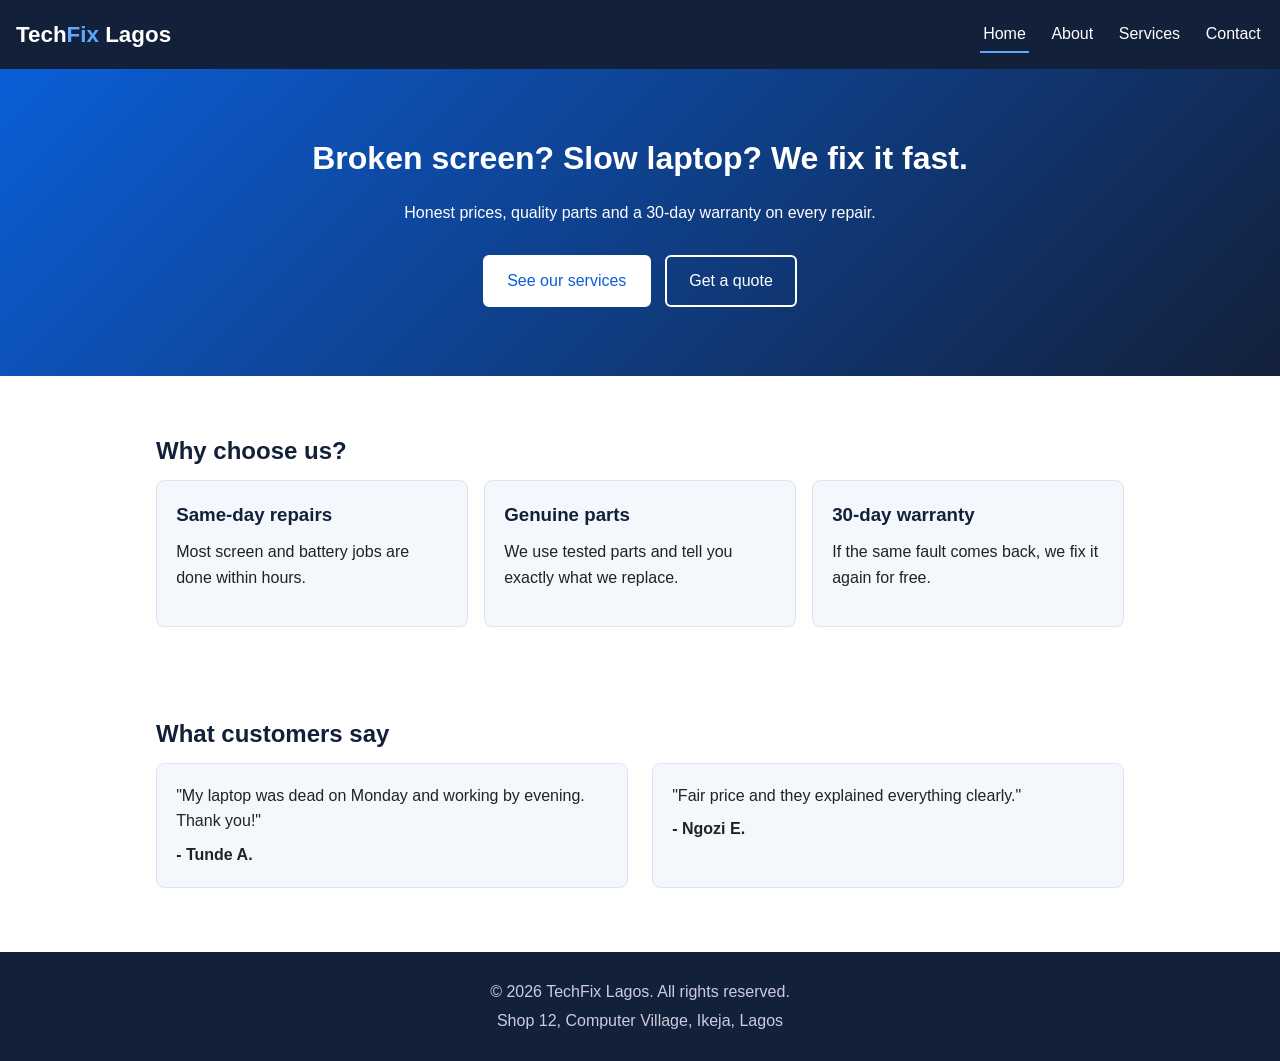
==== index.html @ 30d85966 "Add files via upload" ====
<!DOCTYPE html>
<html lang="en">
<head>
<meta charset="UTF-8">
<meta name="viewport" content="width=device-width, initial-scale=1">
<meta name="description" content="TechFix Lagos - fast, honest laptop and phone repairs.">
<title>Home | TechFix Lagos</title>
<link rel="stylesheet" href="style.css">
</head>
<body>
<header class="site-header">
  <a class="logo" href="index.html">Tech<span>Fix</span> Lagos</a>
  <button class="nav-toggle" id="navToggle" aria-label="Toggle menu" aria-expanded="false">&#9776;</button>
  <nav id="mainNav" aria-label="Main navigation">
    <a href="index.html" class="active" aria-current="page">Home</a>
    <a href="about.html" >About</a>
    <a href="services.html" >Services</a>
    <a href="contact.html" >Contact</a>
  </nav>
</header>
<main>
  <section class="hero">
    <h1>Broken screen? Slow laptop? We fix it fast.</h1>
    <p>Honest prices, quality parts and a 30-day warranty on every repair.</p>
    <a class="btn" href="services.html">See our services</a>
    <a class="btn btn-outline" href="contact.html">Get a quote</a>
  </section>

  <section class="container">
    <h2>Why choose us?</h2>
    <div class="grid">
      <article class="card"><h3>Same-day repairs</h3><p>Most screen and battery jobs are done within hours.</p></article>
      <article class="card"><h3>Genuine parts</h3><p>We use tested parts and tell you exactly what we replace.</p></article>
      <article class="card"><h3>30-day warranty</h3><p>If the same fault comes back, we fix it again for free.</p></article>
    </div>
  </section>

  <section class="container">
    <h2>What customers say</h2>
    <div class="flex-row">
      <blockquote class="card">"My laptop was dead on Monday and working by evening. Thank you!" <cite>- Tunde A.</cite></blockquote>
      <blockquote class="card">"Fair price and they explained everything clearly." <cite>- Ngozi E.</cite></blockquote>
    </div>
  </section>
</main>
<footer class="site-footer">
  <p>&copy; 2026 TechFix Lagos. All rights reserved.</p>
  <p>Shop 12, Computer Village, Ikeja, Lagos</p>
</footer>
<script src="script.js"></script>
</body>
</html>
---- style.css ----
:root { --blue:#0b5ed7; --dark:#13203a; --light:#f4f7fb; --text:#222; --red:#c62828; --green:#1b7f3b; }
* { box-sizing:border-box; margin:0; padding:0; }
body { font-family: Arial, Helvetica, sans-serif; color:var(--text); line-height:1.6; background:#fff; }
a { color:var(--blue); }
.container { max-width:1000px; margin:0 auto; padding:2rem 1rem; }
h1,h2,h3 { color:var(--dark); margin-bottom:.6rem; }
h2 { margin-top:1.5rem; }
p, ul { margin-bottom:1rem; }
ul { padding-left:1.2rem; }

/* Header (Flexbox) */
.site-header { display:flex; justify-content:space-between; align-items:center; padding:1rem; background:var(--dark); position:relative; }
.logo { color:#fff; font-size:1.4rem; font-weight:bold; text-decoration:none; }
.logo span { color:#5fa8ff; }
nav { display:flex; gap:1.2rem; }
nav a { color:#fff; text-decoration:none; padding:.3rem .2rem; border-bottom:2px solid transparent; }
nav a:hover, nav a.active { border-bottom-color:#5fa8ff; }
.nav-toggle { display:none; background:none; border:none; color:#fff; font-size:1.8rem; cursor:pointer; }

/* Hero */
.hero { text-align:center; padding:4rem 1rem; color:#fff; background:linear-gradient(135deg,var(--blue),var(--dark)); }
.hero h1 { color:#fff; font-size:2rem; max-width:700px; margin:0 auto 1rem; }
.hero p { margin-bottom:1.5rem; }

/* Buttons */
.btn { display:inline-block; background:var(--blue); color:#fff; border:2px solid var(--blue); padding:.7rem 1.4rem; border-radius:6px; text-decoration:none; font-size:1rem; cursor:pointer; margin:.3rem; }
.btn:hover { opacity:.9; }
.hero .btn { background:#fff; color:var(--blue); border-color:#fff; }
.hero .btn-outline { background:transparent; color:#fff; }

/* CSS Grid sections */
.grid { display:grid; grid-template-columns:repeat(3,1fr); gap:1rem; }
.card { background:var(--light); border-radius:8px; padding:1.2rem; border:1px solid #dde5f0; }
.price { font-weight:bold; color:var(--blue); margin-bottom:0; }

/* Flexbox sections */
.flex-row { display:flex; gap:1.5rem; flex-wrap:wrap; }
.flex-row > * { flex:1 1 300px; }
blockquote cite { display:block; margin-top:.5rem; font-style:normal; font-weight:bold; }

/* Filters */
.filters { margin:1rem 0 1.5rem; display:flex; gap:.5rem; flex-wrap:wrap; }
.filter-btn { padding:.5rem 1rem; border:2px solid var(--blue); background:#fff; color:var(--blue); border-radius:20px; cursor:pointer; font-size:1rem; }
.filter-btn.active { background:var(--blue); color:#fff; }
.service.hidden { display:none; }

/* Form */
form label { display:block; font-weight:bold; margin-top:.8rem; }
form input, form textarea { width:100%; padding:.6rem; border:1px solid #aab; border-radius:5px; font-size:1rem; font-family:inherit; }
form input.invalid, form textarea.invalid { border-color:var(--red); }
.error { display:block; color:var(--red); font-size:.9rem; min-height:1.2rem; }
#formFeedback { margin-top:1rem; font-weight:bold; }
#formFeedback.success { color:var(--green); }

/* Footer */
.site-footer { text-align:center; background:var(--dark); color:#ccd; padding:1.5rem 1rem; margin-top:2rem; }
.site-footer p { margin:.2rem 0; }

/* Tablet */
@media (max-width:900px) { .grid { grid-template-columns:repeat(2,1fr); } }

/* Phone */
@media (max-width:600px) {
  .grid { grid-template-columns:1fr; }
  .hero h1 { font-size:1.5rem; }
  .nav-toggle { display:block; }
  nav { display:none; flex-direction:column; position:absolute; top:100%; left:0; right:0; background:var(--dark); padding:1rem; gap:.5rem; z-index:10; }
  nav.open { display:flex; }
}
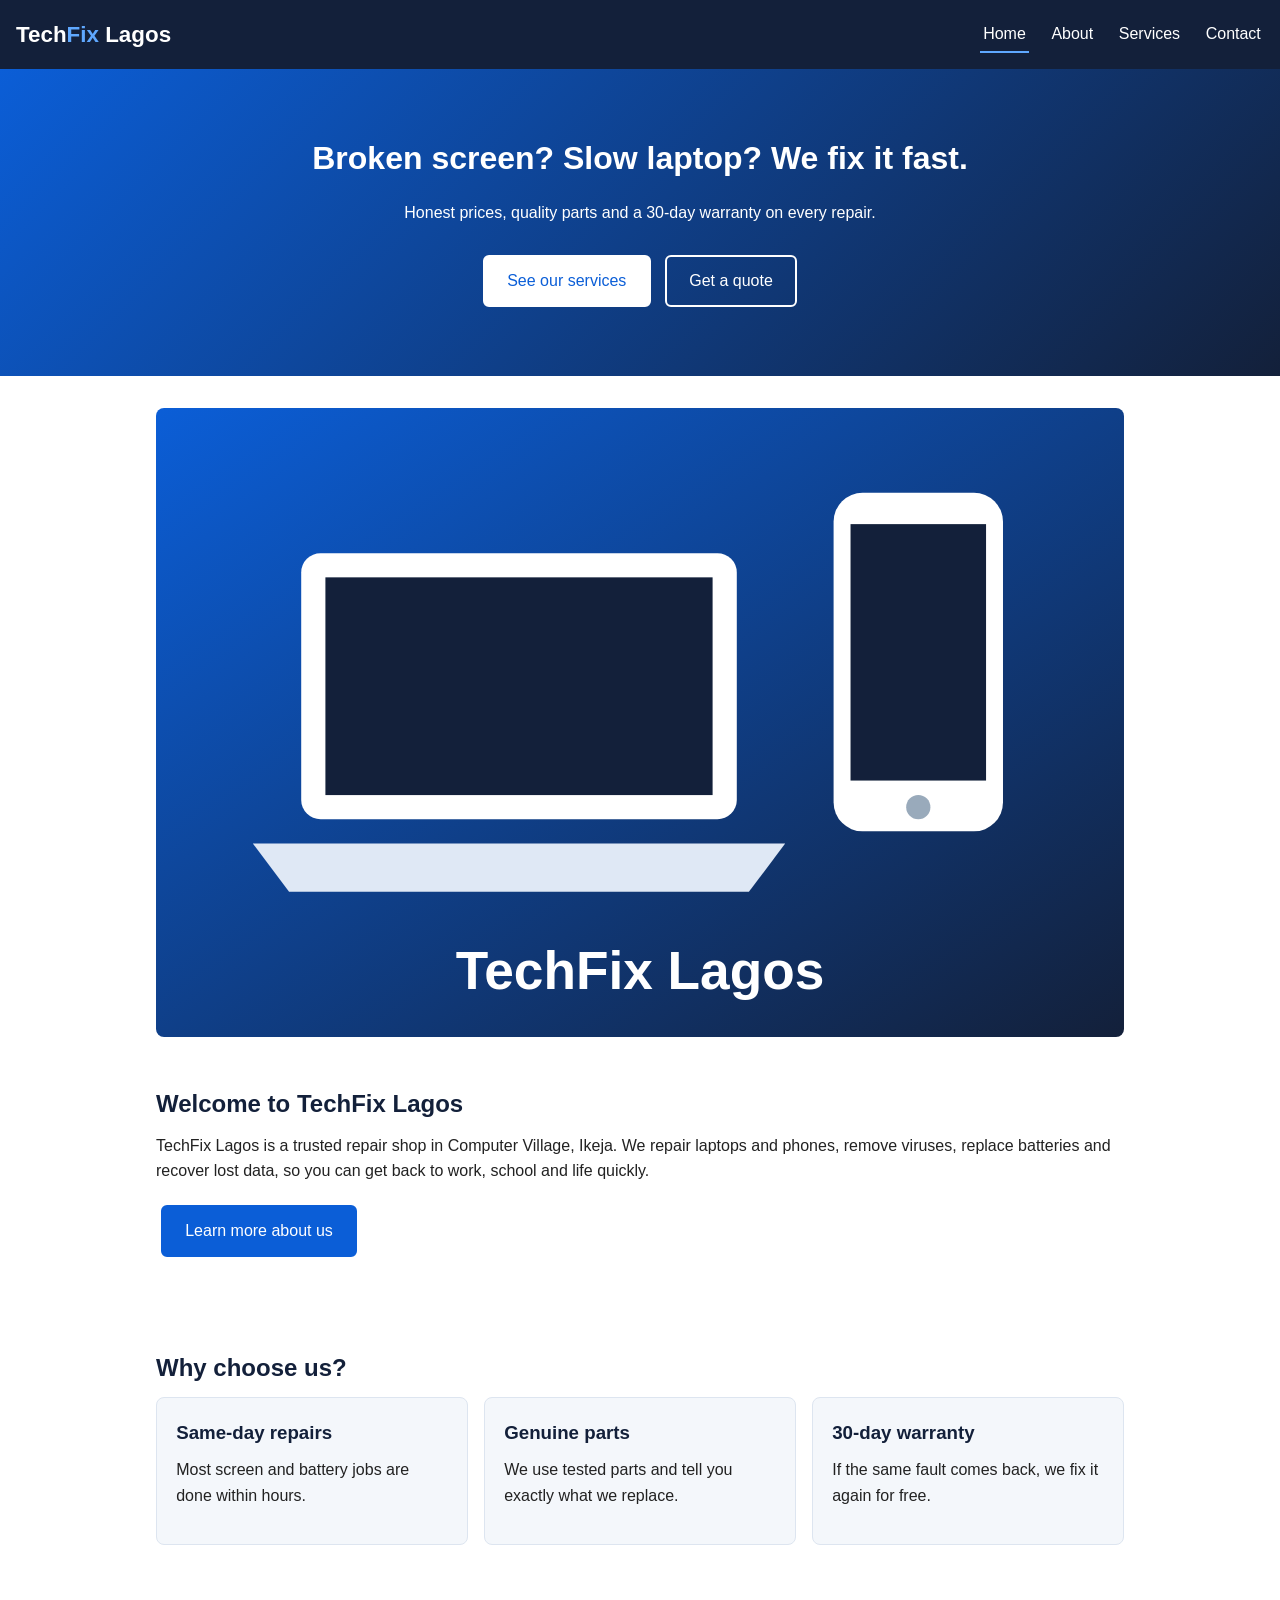
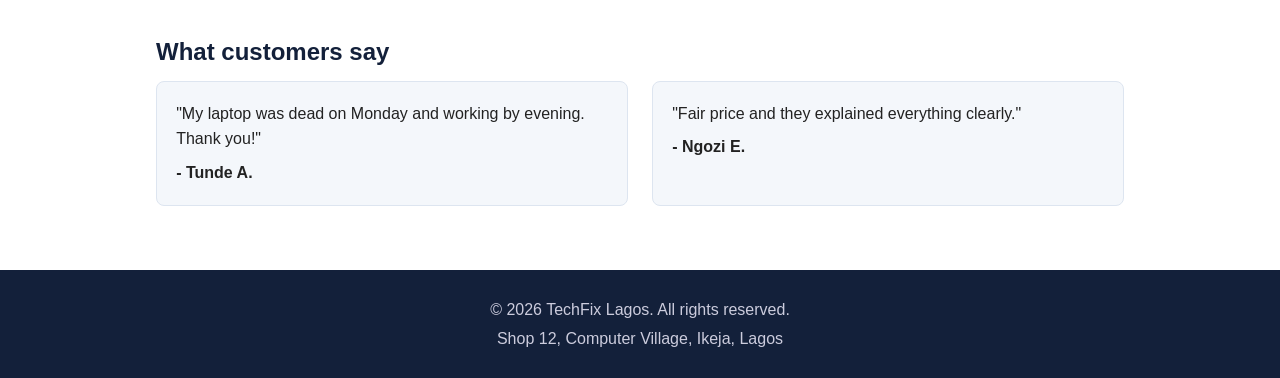
==== commit 459258c5: "Add files via upload" ====
--- a/index.html
+++ b/index.html
@@ -26,6 +26,15 @@
     <a class="btn btn-outline" href="contact.html">Get a quote</a>
   </section>
 
+  <section class="container flex-row intro">
+    <img src="hero.svg" alt="Laptop and phone being repaired at TechFix Lagos">
+    <div class="text-block">
+      <h2>Welcome to TechFix Lagos</h2>
+      <p>TechFix Lagos is a trusted repair shop in Computer Village, Ikeja. We repair laptops and phones, remove viruses, replace batteries and recover lost data, so you can get back to work, school and life quickly.</p>
+      <a class="btn" href="about.html">Learn more about us</a>
+    </div>
+  </section>
+
   <section class="container">
     <h2>Why choose us?</h2>
     <div class="grid">
--- a/style.css
+++ b/style.css
@@ -67,3 +67,9 @@
   nav { display:none; flex-direction:column; position:absolute; top:100%; left:0; right:0; background:var(--dark); padding:1rem; gap:.5rem; z-index:10; }
   nav.open { display:flex; }
 }
+
+/* Images */
+img { max-width:100%; height:auto; display:block; }
+.card img { border-radius:6px; margin-bottom:.8rem; width:100%; }
+.intro img { border-radius:8px; }
+.wide-img { max-width:520px; margin:0 auto 1.5rem; border-radius:8px; }
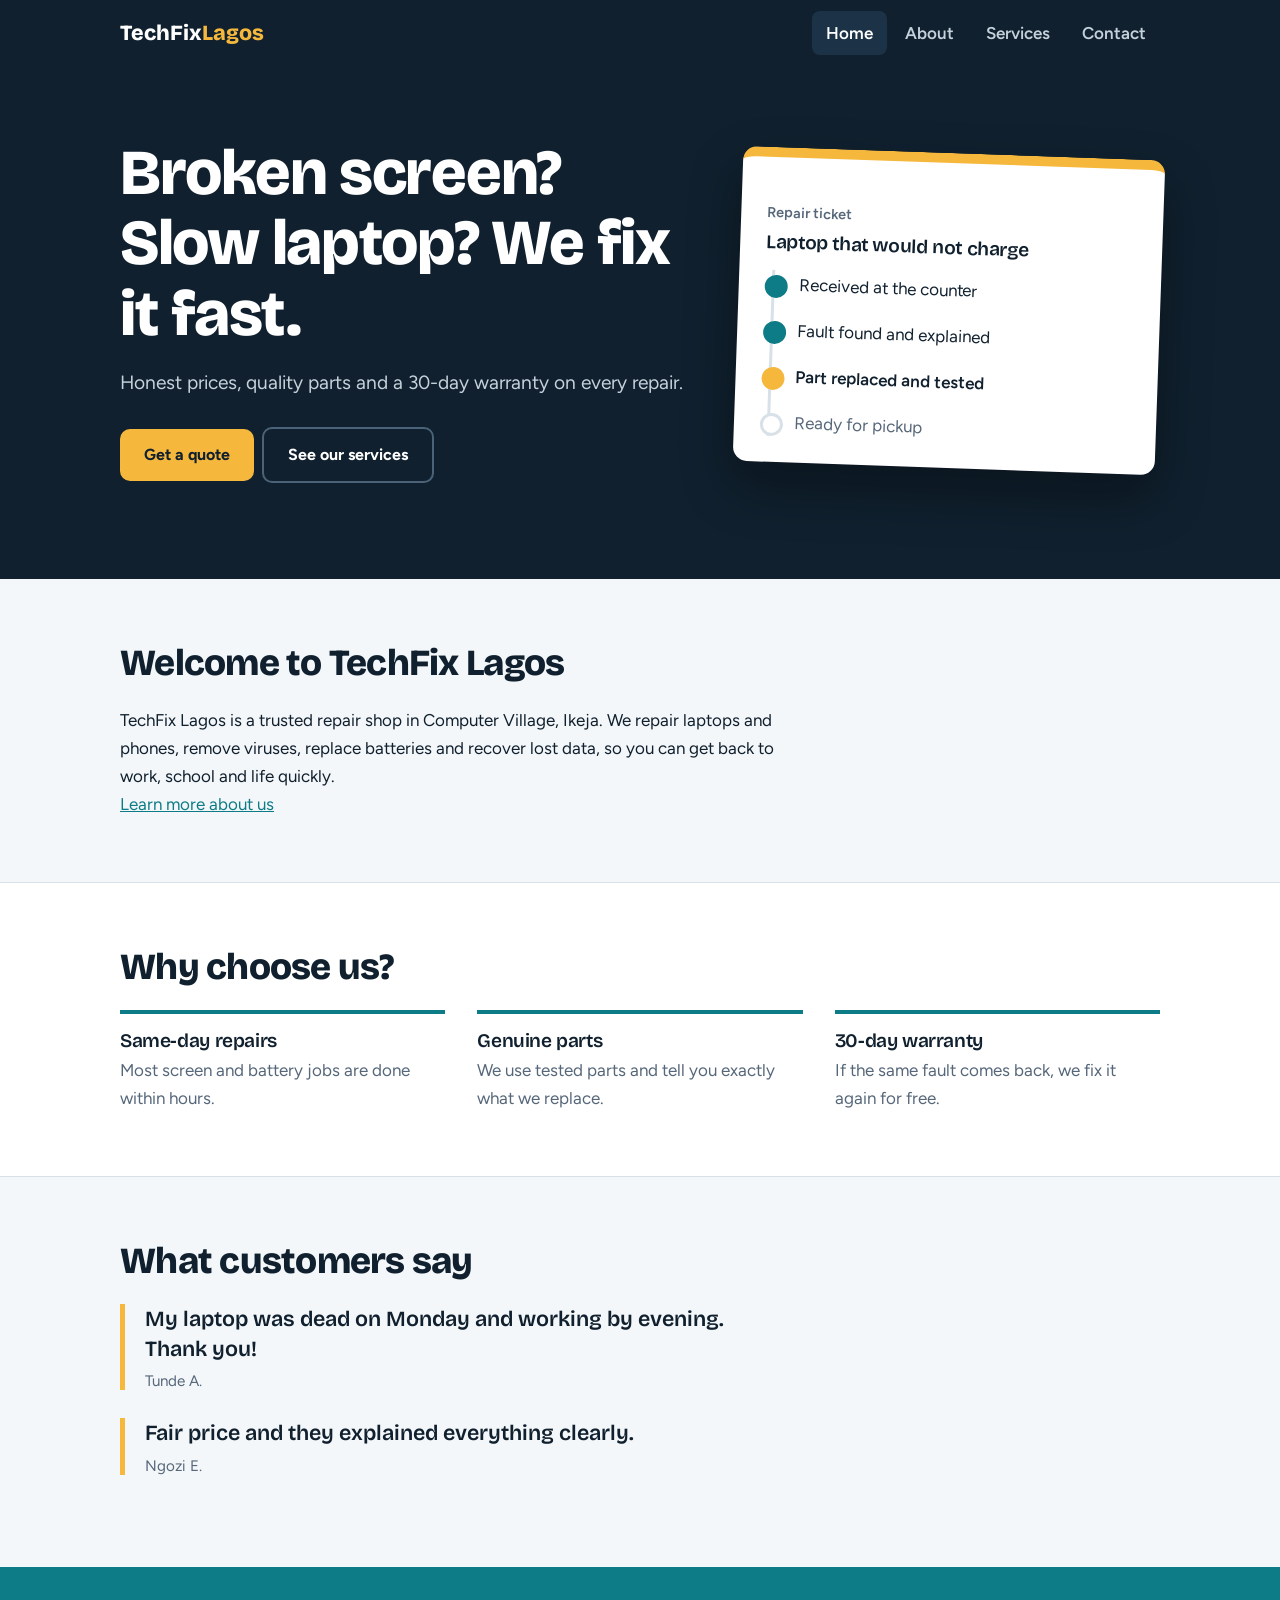
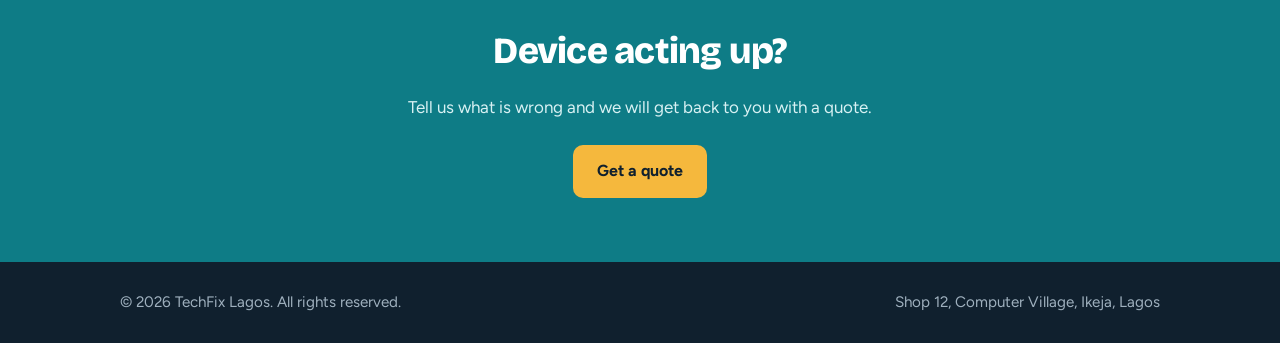
==== commit 15287d05: "Add files via upload" ====
--- a/index.html
+++ b/index.html
@@ -1,61 +1,39 @@
 <!DOCTYPE html>
 <html lang="en">
 <head>
-<meta charset="UTF-8">
+<meta charset="utf-8">
 <meta name="viewport" content="width=device-width, initial-scale=1">
+<title>Home | TechFix Lagos</title>
 <meta name="description" content="TechFix Lagos - fast, honest laptop and phone repairs.">
-<title>Home | TechFix Lagos</title>
+<link rel="preconnect" href="https://fonts.googleapis.com">
+<link rel="preconnect" href="https://fonts.gstatic.com" crossorigin>
+<link href="https://fonts.googleapis.com/css2?family=Bricolage+Grotesque:wght@600;800&family=Figtree:wght@400;600;700&display=swap" rel="stylesheet">
 <link rel="stylesheet" href="style.css">
 </head>
 <body>
-<header class="site-header">
-  <a class="logo" href="index.html">Tech<span>Fix</span> Lagos</a>
-  <button class="nav-toggle" id="navToggle" aria-label="Toggle menu" aria-expanded="false">&#9776;</button>
-  <nav id="mainNav" aria-label="Main navigation">
-    <a href="index.html" class="active" aria-current="page">Home</a>
-    <a href="about.html" >About</a>
-    <a href="services.html" >Services</a>
-    <a href="contact.html" >Contact</a>
-  </nav>
-</header>
+<header><div class="wrap bar"><a class="logo" href="index.html">TechFix<span>Lagos</span></a>
+<button id="menu" aria-label="Menu" aria-expanded="false" aria-controls="nav">&#9776;</button>
+<nav id="nav"><ul><li><a href="index.html" aria-current=page>Home</a></li><li><a href="about.html">About</a></li><li><a href="services.html">Services</a></li><li><a href="contact.html">Contact</a></li></ul></nav></div></header>
 <main>
-  <section class="hero">
-    <h1>Broken screen? Slow laptop? We fix it fast.</h1>
-    <p>Honest prices, quality parts and a 30-day warranty on every repair.</p>
-    <a class="btn" href="services.html">See our services</a>
-    <a class="btn btn-outline" href="contact.html">Get a quote</a>
-  </section>
-
-  <section class="container flex-row intro">
-    <img src="hero.svg" alt="Laptop and phone being repaired at TechFix Lagos">
-    <div class="text-block">
-      <h2>Welcome to TechFix Lagos</h2>
-      <p>TechFix Lagos is a trusted repair shop in Computer Village, Ikeja. We repair laptops and phones, remove viruses, replace batteries and recover lost data, so you can get back to work, school and life quickly.</p>
-      <a class="btn" href="about.html">Learn more about us</a>
-    </div>
-  </section>
-
-  <section class="container">
-    <h2>Why choose us?</h2>
-    <div class="grid">
-      <article class="card"><h3>Same-day repairs</h3><p>Most screen and battery jobs are done within hours.</p></article>
-      <article class="card"><h3>Genuine parts</h3><p>We use tested parts and tell you exactly what we replace.</p></article>
-      <article class="card"><h3>30-day warranty</h3><p>If the same fault comes back, we fix it again for free.</p></article>
-    </div>
-  </section>
-
-  <section class="container">
-    <h2>What customers say</h2>
-    <div class="flex-row">
-      <blockquote class="card">"My laptop was dead on Monday and working by evening. Thank you!" <cite>- Tunde A.</cite></blockquote>
-      <blockquote class="card">"Fair price and they explained everything clearly." <cite>- Ngozi E.</cite></blockquote>
-    </div>
-  </section>
+<section class="hero"><div class="wrap"><div>
+<h1>Broken screen? Slow laptop? We fix it fast.</h1>
+<p>Honest prices, quality parts and a 30-day warranty on every repair.</p>
+<a class="btn" href="contact.html">Get a quote</a><a class="btn alt" href="services.html">See our services</a></div>
+<aside class="ticket" aria-label="Example repair ticket"><p class="tag">Repair ticket</p><h3>Laptop that would not charge</h3>
+<ol class="steps"><li class="done">Received at the counter</li><li class="done">Fault found and explained</li><li class="now">Part replaced and tested</li><li>Ready for pickup</li></ol></aside></div></section>
+<section><div class="wrap"><h2>Welcome to TechFix Lagos</h2>
+<p>TechFix Lagos is a trusted repair shop in Computer Village, Ikeja. We repair laptops and phones, remove viruses, replace batteries and recover lost data, so you can get back to work, school and life quickly.</p>
+<p><a href="about.html">Learn more about us</a></p></div></section>
+<section class="alt-bg"><div class="wrap"><h2>Why choose us?</h2><div class="why">
+<div><h3>Same-day repairs</h3><p>Most screen and battery jobs are done within hours.</p></div>
+<div><h3>Genuine parts</h3><p>We use tested parts and tell you exactly what we replace.</p></div>
+<div><h3>30-day warranty</h3><p>If the same fault comes back, we fix it again for free.</p></div></div></div></section>
+<section><div class="wrap"><h2>What customers say</h2>
+<blockquote>My laptop was dead on Monday and working by evening. Thank you!<cite>Tunde A.</cite></blockquote>
+<blockquote>Fair price and they explained everything clearly.<cite>Ngozi E.</cite></blockquote></div></section>
+<section class="cta"><div class="wrap"><h2>Device acting up?</h2><p>Tell us what is wrong and we will get back to you with a quote.</p><a class="btn" href="contact.html">Get a quote</a></div></section>
 </main>
-<footer class="site-footer">
-  <p>&copy; 2026 TechFix Lagos. All rights reserved.</p>
-  <p>Shop 12, Computer Village, Ikeja, Lagos</p>
-</footer>
+<footer><div class="wrap foot"><p>&copy; 2026 TechFix Lagos. All rights reserved.</p><p>Shop 12, Computer Village, Ikeja, Lagos</p></div></footer>
 <script src="script.js"></script>
 </body>
 </html>
--- a/style.css
+++ b/style.css
@@ -1,75 +1,74 @@
-:root { --blue:#0b5ed7; --dark:#13203a; --light:#f4f7fb; --text:#222; --red:#c62828; --green:#1b7f3b; }
-* { box-sizing:border-box; margin:0; padding:0; }
-body { font-family: Arial, Helvetica, sans-serif; color:var(--text); line-height:1.6; background:#fff; }
-a { color:var(--blue); }
-.container { max-width:1000px; margin:0 auto; padding:2rem 1rem; }
-h1,h2,h3 { color:var(--dark); margin-bottom:.6rem; }
-h2 { margin-top:1.5rem; }
-p, ul { margin-bottom:1rem; }
-ul { padding-left:1.2rem; }
-
-/* Header (Flexbox) */
-.site-header { display:flex; justify-content:space-between; align-items:center; padding:1rem; background:var(--dark); position:relative; }
-.logo { color:#fff; font-size:1.4rem; font-weight:bold; text-decoration:none; }
-.logo span { color:#5fa8ff; }
-nav { display:flex; gap:1.2rem; }
-nav a { color:#fff; text-decoration:none; padding:.3rem .2rem; border-bottom:2px solid transparent; }
-nav a:hover, nav a.active { border-bottom-color:#5fa8ff; }
-.nav-toggle { display:none; background:none; border:none; color:#fff; font-size:1.8rem; cursor:pointer; }
-
-/* Hero */
-.hero { text-align:center; padding:4rem 1rem; color:#fff; background:linear-gradient(135deg,var(--blue),var(--dark)); }
-.hero h1 { color:#fff; font-size:2rem; max-width:700px; margin:0 auto 1rem; }
-.hero p { margin-bottom:1.5rem; }
-
-/* Buttons */
-.btn { display:inline-block; background:var(--blue); color:#fff; border:2px solid var(--blue); padding:.7rem 1.4rem; border-radius:6px; text-decoration:none; font-size:1rem; cursor:pointer; margin:.3rem; }
-.btn:hover { opacity:.9; }
-.hero .btn { background:#fff; color:var(--blue); border-color:#fff; }
-.hero .btn-outline { background:transparent; color:#fff; }
-
-/* CSS Grid sections */
-.grid { display:grid; grid-template-columns:repeat(3,1fr); gap:1rem; }
-.card { background:var(--light); border-radius:8px; padding:1.2rem; border:1px solid #dde5f0; }
-.price { font-weight:bold; color:var(--blue); margin-bottom:0; }
-
-/* Flexbox sections */
-.flex-row { display:flex; gap:1.5rem; flex-wrap:wrap; }
-.flex-row > * { flex:1 1 300px; }
-blockquote cite { display:block; margin-top:.5rem; font-style:normal; font-weight:bold; }
-
-/* Filters */
-.filters { margin:1rem 0 1.5rem; display:flex; gap:.5rem; flex-wrap:wrap; }
-.filter-btn { padding:.5rem 1rem; border:2px solid var(--blue); background:#fff; color:var(--blue); border-radius:20px; cursor:pointer; font-size:1rem; }
-.filter-btn.active { background:var(--blue); color:#fff; }
-.service.hidden { display:none; }
-
-/* Form */
-form label { display:block; font-weight:bold; margin-top:.8rem; }
-form input, form textarea { width:100%; padding:.6rem; border:1px solid #aab; border-radius:5px; font-size:1rem; font-family:inherit; }
-form input.invalid, form textarea.invalid { border-color:var(--red); }
-.error { display:block; color:var(--red); font-size:.9rem; min-height:1.2rem; }
-#formFeedback { margin-top:1rem; font-weight:bold; }
-#formFeedback.success { color:var(--green); }
-
-/* Footer */
-.site-footer { text-align:center; background:var(--dark); color:#ccd; padding:1.5rem 1rem; margin-top:2rem; }
-.site-footer p { margin:.2rem 0; }
-
-/* Tablet */
-@media (max-width:900px) { .grid { grid-template-columns:repeat(2,1fr); } }
-
-/* Phone */
-@media (max-width:600px) {
-  .grid { grid-template-columns:1fr; }
-  .hero h1 { font-size:1.5rem; }
-  .nav-toggle { display:block; }
-  nav { display:none; flex-direction:column; position:absolute; top:100%; left:0; right:0; background:var(--dark); padding:1rem; gap:.5rem; z-index:10; }
-  nav.open { display:flex; }
-}
-
-/* Images */
-img { max-width:100%; height:auto; display:block; }
-.card img { border-radius:6px; margin-bottom:.8rem; width:100%; }
-.intro img { border-radius:8px; }
-.wide-img { max-width:520px; margin:0 auto 1.5rem; border-radius:8px; }
+:root{--ink:#10202e;--paper:#f4f7f9;--teal:#0e7c86;--amber:#f5b83d;--mute:#56677a;--line:#d8e1e8}
+*{box-sizing:border-box;margin:0}
+body{font:17px/1.65 Figtree,system-ui,sans-serif;color:var(--ink);background:var(--paper)}
+h1,h2,h3{font-family:'Bricolage Grotesque',Figtree,sans-serif;line-height:1.1;letter-spacing:-.02em}
+h1{font-size:clamp(2.3rem,6vw,4rem);font-weight:800}
+h2{font-size:clamp(1.6rem,3.5vw,2.3rem);font-weight:800;margin-bottom:.6em}
+h3{font-size:1.2rem;font-weight:600;margin-bottom:.3em}
+p{max-width:62ch}
+a{color:var(--teal)}
+:focus-visible{outline:3px solid var(--amber);outline-offset:2px}
+.wrap{max-width:1080px;margin:0 auto;padding:0 20px}
+section{padding:64px 0}
+header{background:var(--ink);position:sticky;top:0;z-index:10}
+.bar{display:flex;align-items:center;justify-content:space-between;height:66px}
+.logo{font:800 1.35rem 'Bricolage Grotesque',sans-serif;color:#fff;text-decoration:none}
+.logo span{color:var(--amber)}
+nav ul{display:flex;gap:4px;list-style:none;padding:0}
+nav a{display:block;padding:8px 14px;border-radius:8px;color:#c5d2dc;text-decoration:none;font-weight:600}
+nav a:hover,nav a[aria-current]{background:#1c3347;color:#fff}
+#menu{display:none;background:none;border:1px solid #3a5266;color:#fff;font-size:1.3rem;border-radius:8px;padding:4px 12px;cursor:pointer}
+.hero{background:var(--ink);color:#fff;padding:72px 0 96px}
+.hero .wrap{display:grid;grid-template-columns:1.15fr .85fr;gap:48px;align-items:center}
+.hero p{color:#c5d2dc;font-size:1.2rem;margin:18px 0 28px}
+.btn{display:inline-block;background:var(--amber);color:var(--ink);font-weight:700;padding:13px 24px;border-radius:10px;text-decoration:none;border:0;font-size:1rem;cursor:pointer;font-family:inherit}
+.btn:hover{background:#ffc95a}
+.btn.alt{background:transparent;color:#fff;border:2px solid #4a6378;margin-left:8px}
+.btn.alt:hover{border-color:#fff}
+.ticket{background:#fff;color:var(--ink);border-radius:14px;padding:26px;border-top:10px solid var(--amber);transform:rotate(2deg);box-shadow:0 24px 50px rgba(0,0,0,.35)}
+.ticket .tag{font-weight:600;color:var(--mute);font-size:.9rem;margin-bottom:6px}
+.steps{list-style:none;padding:0;margin-top:18px;border-left:3px solid var(--line);margin-left:7px}
+.steps li{position:relative;padding:0 0 18px 24px;color:var(--mute)}
+.steps li:last-child{padding-bottom:0}
+.steps li:before{content:"";position:absolute;left:-10px;top:5px;width:17px;height:17px;border-radius:50%;background:#fff;border:3px solid var(--line)}
+.steps .done{color:var(--ink)}.steps .done:before{background:var(--teal);border-color:var(--teal)}
+.steps .now{color:var(--ink);font-weight:600}.steps .now:before{border-color:var(--amber);background:var(--amber);animation:p 1.6s infinite}
+@keyframes p{50%{box-shadow:0 0 0 7px rgba(245,184,61,.3)}}
+.why{display:grid;grid-template-columns:repeat(3,1fr);gap:32px}
+.why div{border-top:4px solid var(--teal);padding-top:16px}
+.why p,.muted{color:var(--mute)}
+.alt-bg{background:#fff;border-block:1px solid var(--line)}
+blockquote{font:600 1.35rem/1.4 'Bricolage Grotesque',sans-serif;border-left:5px solid var(--amber);padding-left:20px;margin-bottom:28px;max-width:46ch}
+blockquote cite{display:block;font:400 .95rem Figtree,sans-serif;color:var(--mute);margin-top:8px}
+.cta{background:var(--teal);color:#fff;text-align:center}
+.cta p{margin:0 auto 24px;color:#d8f1f3}
+.page-head{background:var(--ink);color:#fff;padding:56px 0}
+.page-head p{color:#c5d2dc;margin-top:12px}
+.filters{display:flex;gap:8px;margin-bottom:28px;flex-wrap:wrap}
+.filters button{font:600 1rem Figtree,sans-serif;padding:9px 20px;border-radius:99px;border:2px solid var(--line);background:#fff;color:var(--ink);cursor:pointer}
+.filters button[aria-pressed=true]{background:var(--ink);border-color:var(--ink);color:#fff}
+.grid{display:grid;grid-template-columns:repeat(3,1fr);gap:20px}
+.card{background:#fff;border:1px solid var(--line);border-radius:12px;padding:24px}
+.card[hidden]{display:none}
+.card .kind{display:inline-block;font-size:.85rem;font-weight:600;background:#e3f3f4;color:#0a5c64;border-radius:6px;padding:2px 10px;margin-bottom:12px}
+.card p{color:var(--mute);font-size:.98rem}
+.two{display:grid;grid-template-columns:1fr 1fr;gap:48px}
+.info dt{font-weight:600;margin-top:18px}.info dd{margin:0;color:var(--mute)}
+form{background:#fff;border:1px solid var(--line);border-radius:14px;padding:28px}
+label{display:block;font-weight:600;margin-top:16px}
+input,select,textarea{width:100%;font:inherit;padding:11px 13px;margin-top:6px;border:2px solid var(--line);border-radius:8px;background:#fff}
+input:focus,select:focus,textarea:focus{border-color:var(--teal);outline:0}
+.err{color:#b3261e;font-size:.9rem;min-height:1.2em}
+.bad{border-color:#b3261e}
+#ok{background:#e3f6ea;color:#14532d;padding:12px 16px;border-radius:8px;margin-top:16px}
+form .btn{margin-top:20px;background:var(--ink);color:#fff}
+form .btn:hover{background:var(--teal)}
+footer{background:var(--ink);color:#9fb0be;padding:28px 0;font-size:.95rem}
+.foot{display:flex;justify-content:space-between;gap:12px;flex-wrap:wrap}
+@media(max-width:820px){
+#menu{display:block}
+nav{display:none;position:absolute;top:66px;left:0;right:0;background:var(--ink);padding:8px 20px 16px}
+nav.open{display:block}nav ul{flex-direction:column}
+.hero .wrap,.two,.why,.grid{grid-template-columns:1fr}
+.ticket{transform:none}.btn.alt{margin:10px 0 0}}
+@media(prefers-reduced-motion:reduce){*{animation:none!important}}
